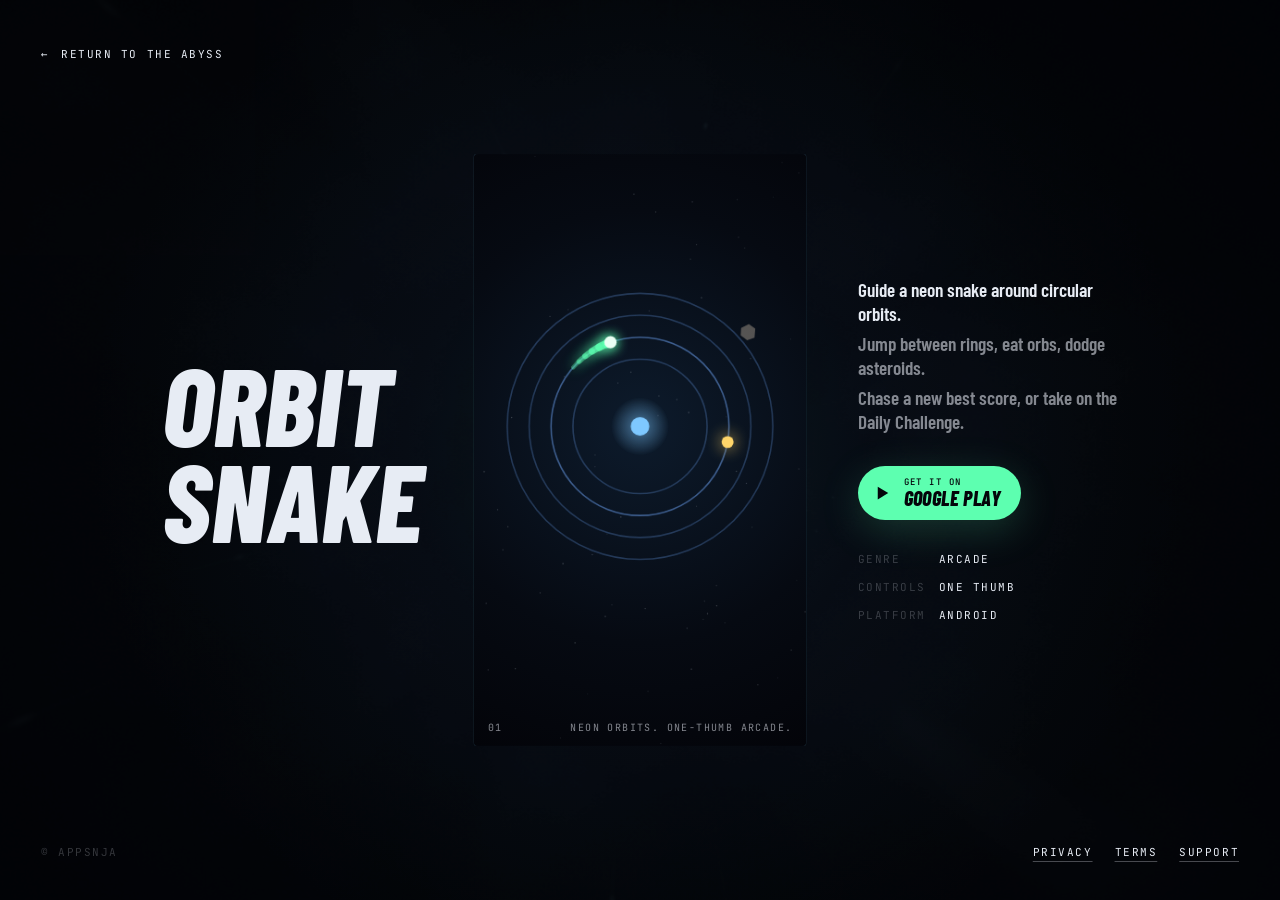
==== orbit-snake/index.html @ ba4dc66e "Publish site" ====
<!doctype html>
<html lang="en">
<head>
  <meta charset="utf-8">
  <meta name="viewport" content="width=device-width, initial-scale=1, viewport-fit=cover">
  <title>Orbit Snake &mdash; AppsNja</title>
  <meta name="description" content="Orbit Snake: guide a neon snake around circular orbits. Jump between rings, eat orbs, dodge asteroids.">
  <meta name="theme-color" content="#04050a">
  <meta property="og:title" content="Orbit Snake">
  <meta property="og:description" content="Neon orbits. One-thumb arcade.">
  <meta property="og:type" content="website">
  <link rel="icon" href="../assets/favicon.svg" type="image/svg+xml">
  <link rel="preload" href="../assets/fonts/BarlowCondensed-800i.woff2" as="font" type="font/woff2" crossorigin>
  <link rel="preload" href="../assets/fonts/JetBrainsMono.woff2" as="font" type="font/woff2" crossorigin>
  <link rel="stylesheet" href="../assets/css/style.css">
</head>
<body class="page-app" data-app="orbit-snake">
  <canvas id="abyss" class="abyss" aria-hidden="true"></canvas>
  <div class="veil" aria-hidden="true"></div>
  <div id="portal" class="portal is-active is-cover" aria-hidden="true"></div>

  <div class="cursor" aria-hidden="true">
    <span class="cursor__dot"></span>
    <span class="cursor__ring"><span class="cursor__label">Open</span></span>
  </div>

  <main id="app" class="view view--inner" aria-labelledby="app-title">
    <a id="back" class="back mono" href="../"><span class="back__arrow">&larr;</span> Return to the abyss</a>

    <div class="inner">
      <h1 id="app-title" class="inner__title">
        <span class="line"><span class="rise">Orbit</span></span>
        <span class="line"><span class="rise">Snake</span></span>
      </h1>

      <figure class="card rise-card">
        <canvas id="card-screen" class="card__screen" aria-hidden="true"></canvas>
        <figcaption class="card__cap mono"><span>01</span><span>Neon orbits. One-thumb arcade.</span></figcaption>
      </figure>

      <div class="inner__copy">
        <p class="rise-txt">Guide a neon snake around circular orbits.</p>
        <p class="rise-txt">Jump between rings, eat orbs, dodge asteroids.</p>
        <p class="rise-txt">Chase a new best score, or take on the Daily Challenge.</p>
        <a id="play-link" class="play rise-txt" href="#" target="_blank" rel="noopener">
          <svg class="play__icon" viewBox="0 0 24 24" aria-hidden="true"><path d="M5 3.5v17l14-8.5z"/></svg>
          <span class="play__text"><small>Get it on</small><b>Google Play</b></span>
        </a>
      </div>

      <dl class="inner__meta mono rise-txt">
        <div><dt>Genre</dt><dd>Arcade</dd></div>
        <div><dt>Controls</dt><dd>One thumb</dd></div>
        <div><dt>Platform</dt><dd>Android</dd></div>
      </dl>
    </div>

    <footer class="inner__foot mono">
      <span>&copy; AppsNja</span>
      <nav aria-label="Legal">
        <a href="privacy.html">Privacy</a>
        <a href="terms.html">Terms</a>
        <a href="mailto:support.appsnja@gmail.com">Support</a>
      </nav>
    </footer>
  </main>

  <script src="../assets/js/config.js"></script>
  <script src="../assets/js/orbit-render.js"></script>
  <script src="../assets/js/abyss.js"></script>
  <script src="../assets/js/cursor.js"></script>
  <script src="../assets/js/app-page.js"></script>
</body>
</html>
---- assets/css/style.css ----
@font-face { font-family: "Display"; src: url("../fonts/BarlowCondensed-800i.woff2") format("woff2"); font-weight: 800; font-style: italic; font-display: swap; }
@font-face { font-family: "Display"; src: url("../fonts/BarlowCondensed-600.woff2") format("woff2"); font-weight: 600; font-style: normal; font-display: swap; }
@font-face { font-family: "Mono"; src: url("../fonts/JetBrainsMono.woff2") format("woff2"); font-weight: 400 500; font-style: normal; font-display: swap; }

:root {
  --ink: #04050a;
  --text: #e7ecf4;
  --muted: rgba(231, 236, 244, .56);
  --faint: rgba(231, 236, 244, .22);
  --mint: #5dffb0;
  --core: #7ec8ff;
  --orb: #ffd56a;
  --ring: #5078b4;
  --pad: clamp(18px, 3.2vw, 44px);
  --ease: cubic-bezier(.76, 0, .24, 1);
  --ease-out: cubic-bezier(.16, 1, .3, 1);
}

*, *::before, *::after { box-sizing: border-box; }
html, body { height: 100%; }
html { color-scheme: dark; background: var(--ink); -webkit-text-size-adjust: 100%; }
body {
  margin: 0; overflow: hidden; color: var(--text); background: var(--ink);
  font-family: "Display", "Arial Narrow", sans-serif; font-weight: 600;
  -webkit-font-smoothing: antialiased; -moz-osx-font-smoothing: grayscale;
}
a { color: inherit; }
button { font: inherit; color: inherit; }
.mono { font-family: "Mono", ui-monospace, Menlo, monospace; font-size: 11px; letter-spacing: .14em; text-transform: uppercase; font-weight: 400; }
p { margin: 0; }

.abyss {
  position: fixed; inset: 0; width: 100%; height: 100%; display: block; z-index: 0;
  background:
    radial-gradient(circle at 50% 50%, #000 0 12%, transparent 46%),
    radial-gradient(ellipse at 50% 50%, #0d1219 0%, #070a10 45%, #020306 80%);
}
.veil {
  position: fixed; inset: 0; z-index: 1; pointer-events: none;
  background: radial-gradient(ellipse at center, transparent 40%, rgba(0, 0, 0, .55) 100%);
}

.view { position: fixed; inset: 0; z-index: 2; }
.view[hidden] { display: none; }

/* HUD */
.hud { position: absolute; left: var(--pad); right: var(--pad); display: flex; justify-content: space-between; align-items: flex-start; gap: 16px; }
.hud--top { top: var(--pad); }
.hud--bottom { bottom: var(--pad); align-items: flex-end; }
.brand { display: flex; flex-direction: column; text-decoration: none; line-height: 1.35; color: var(--text); font-weight: 500; }
.sr-only { position: absolute; width: 1px; height: 1px; padding: 0; margin: -1px; overflow: hidden; clip: rect(0 0 0 0); white-space: nowrap; border: 0; }
.tx { text-align: right; width: min(46ch, 46vw); display: flex; flex-direction: column; align-items: flex-end; gap: 8px; }
.tx__head { display: flex; gap: 10px; color: var(--faint); white-space: nowrap; }
.tx__label { color: var(--muted); }
.tx__meta { min-height: 1em; transition: opacity .4s; }
.tx__line { min-height: 3em; color: var(--text); text-transform: none; letter-spacing: .06em; font-size: 12px; line-height: 1.5; white-space: pre-wrap; transition: opacity .25s; text-shadow: 0 0 12px rgba(93, 255, 176, .25); }
.tx__line .p { color: var(--mint); }
.tx__line .g { color: var(--mint); opacity: .7; }
.tx__line .caret { display: inline-block; width: .6em; height: 1.05em; margin-left: 3px; vertical-align: -2px; background: var(--mint); animation: blink 1s steps(2, jump-none) infinite; }
.tx.is-glitch .tx__line { animation: txGlitch .12s steps(2, jump-none) infinite; }
@keyframes txGlitch { 0% { transform: translateX(0); opacity: 1; } 50% { transform: translateX(-3px) skewX(-8deg); opacity: .45; } 100% { transform: translateX(2px); opacity: .8; } }
.blink { color: var(--mint); animation: blink 2.4s steps(2, jump-none) infinite; }
@keyframes blink { 50% { opacity: .15; } }
.depth { color: var(--muted); }
.depth b { color: var(--text); font-weight: 500; font-variant-numeric: tabular-nums; }
.hint { color: var(--faint); }
.link { text-decoration: none; position: relative; color: var(--muted); transition: color .3s; }
.link::after { content: ""; position: absolute; left: 0; right: 0; bottom: -4px; height: 1px; background: currentColor; transform-origin: right; transform: scaleX(.35); transition: transform .5s var(--ease-out); }
.link:hover { color: var(--text); }
.link:hover::after { transform-origin: left; transform: scaleX(1); }

/* Hero */
.hero { position: absolute; left: var(--pad); bottom: calc(var(--pad) + 56px); max-width: min(720px, 80vw); }
.eyebrow { color: var(--muted); margin-bottom: 18px; }
.title {
  margin: 0; font-weight: 800; font-style: italic; text-transform: uppercase;
  font-size: clamp(72px, 13.5vw, 210px); line-height: .8; letter-spacing: -.01em;
  text-shadow: 0 0 60px rgba(126, 200, 255, .08);
}
.line { display: block; overflow: hidden; padding: .04em .08em .02em 0; margin-right: -.08em; }
.line > span { display: inline-block; }
.lede { margin-top: 22px; font-size: clamp(16px, 1.45vw, 20px); line-height: 1.3; letter-spacing: .01em; color: var(--muted); max-width: 30ch; }

/* Intro reveal */
.reveal { transition: transform 1.4s var(--ease-out) var(--d, 0s), opacity 1.4s var(--ease-out) var(--d, 0s), filter 1.4s var(--ease-out) var(--d, 0s); }
.is-intro .reveal { opacity: 0; transform: translateY(105%); filter: blur(6px); }
.is-intro .eyebrow.reveal, .is-intro .lede.reveal { transform: translateY(14px); }
.is-intro .hud, .is-intro .satellite { opacity: 0; }
.hud { transition: opacity 1.6s ease .9s; }

/* Satellite */
.satellites { position: absolute; inset: 0; pointer-events: none; z-index: 3; }
.satellites .satellite { pointer-events: auto; display: block; text-decoration: none; color: inherit; --accent: var(--mint); }
.satellite {
  --size: calc(clamp(118px, 12vw, 180px) * var(--sat-scale, 1));
  position: absolute; left: 0; top: 0; width: var(--size); height: var(--size);
  padding: 0; border: 0; background: none; cursor: pointer; border-radius: 50%;
  transform: translate3d(var(--x, 50vw), var(--y, 40vh), 0) translate(-50%, -50%);
  transition: opacity 2s ease 1.2s;
  -webkit-tap-highlight-color: transparent; z-index: 3;
}
.satellite:focus-visible { outline: 1px dashed var(--mint); outline-offset: 18px; }
.satellite__float {
  position: absolute; inset: 0; display: block;
  transform: translate3d(var(--px, 0px), var(--py, 0px), 0);
  animation: bob 7s ease-in-out infinite;
}
@keyframes bob { 0%, 100% { translate: 0 -5px; } 50% { translate: 0 6px; } }
.satellite__orbits { position: absolute; inset: -38%; width: 176%; height: 176%; overflow: visible; pointer-events: none; }
.orbit ellipse { fill: none; stroke: rgba(126, 200, 255, .32); stroke-width: .6; }
.orbit--b ellipse { stroke: rgba(93, 255, 176, .2); stroke-dasharray: 2 4; }
.orbit { transform-origin: 100px 100px; }
.orbit--a { animation: spinA 26s linear infinite; }
.orbit--b { animation: spinB 38s linear infinite; }
@keyframes spinA { from { transform: rotate(-18deg); } to { transform: rotate(342deg); } }
@keyframes spinB { from { transform: rotate(32deg); } to { transform: rotate(-328deg); } }
.moon { fill: var(--core); filter: drop-shadow(0 0 4px var(--core)); }
.moon--warm { fill: var(--orb); filter: drop-shadow(0 0 4px var(--orb)); }
.tick-ring { fill: none; stroke: rgba(231, 236, 244, .18); stroke-width: .5; stroke-dasharray: .6 3.2; transform-origin: 100px 100px; animation: spinA 60s linear infinite reverse; }
.satellite__body {
  position: absolute; inset: 0; border-radius: 50%; overflow: hidden; display: block;
  background: radial-gradient(circle at 35% 30%, #142033 0%, #070b14 55%, #020306 100%);
  box-shadow:
    inset 0 0 0 1px rgba(126, 200, 255, .28),
    inset -14px -18px 30px rgba(0, 0, 0, .7),
    inset 8px 10px 24px rgba(126, 200, 255, .08),
    0 0 40px rgba(93, 255, 176, .12),
    0 0 120px rgba(126, 200, 255, .10);
  transition: box-shadow .6s ease, transform .9s var(--ease-out);
}
.satellite__body::after {
  content: ""; position: absolute; inset: 0; border-radius: 50%;
  background: linear-gradient(140deg, rgba(255, 255, 255, .10), transparent 38%, transparent 70%, rgba(0, 0, 0, .45));
}
.satellite__screen { position: absolute; inset: 0; width: 100%; height: 100%; }
.satellite__label {
  position: absolute; left: 50%; top: calc(100% + 22px); transform: translateX(-50%);
  display: flex; flex-direction: column; align-items: center; gap: 6px; white-space: nowrap; color: var(--text);
}
.satellite__cta { color: var(--accent, var(--mint)); opacity: .75; transition: opacity .4s, letter-spacing .6s var(--ease-out); }
.satellite:hover .satellite__body, .satellite:focus-visible .satellite__body {
  transform: scale(1.06);
  box-shadow: inset 0 0 0 1px rgba(93, 255, 176, .55), inset -14px -18px 30px rgba(0, 0, 0, .6), 0 0 60px rgba(93, 255, 176, .25), 0 0 160px rgba(126, 200, 255, .18);
}
.satellite:hover .satellite__cta { opacity: 1; letter-spacing: .24em; }

/* Cursor */
.cursor { position: fixed; inset: 0; pointer-events: none; z-index: 50; display: none; }
.has-cursor .cursor { display: block; opacity: 0; transition: opacity .4s; }
.has-cursor.cursor-on .cursor { opacity: 1; }
.has-cursor, .has-cursor a, .has-cursor button { cursor: none; }
.cursor__dot, .cursor__ring { position: absolute; left: 0; top: 0; border-radius: 50%; will-change: transform; }
.cursor__dot { width: 5px; height: 5px; margin: -2.5px 0 0 -2.5px; background: var(--text); }
.cursor__ring {
  width: 38px; height: 38px; margin: -19px 0 0 -19px; border: 1px solid rgba(231, 236, 244, .35);
  display: grid; place-items: center; transition: width .5s var(--ease-out), height .5s var(--ease-out), margin .5s var(--ease-out), border-color .4s, background .4s;
}
.cursor__label { font: 500 9px/1 "Mono", monospace; letter-spacing: .16em; text-transform: uppercase; opacity: 0; transition: opacity .3s; color: var(--ink); }
.cursor.is-open .cursor__ring { width: 82px; height: 82px; margin: -41px 0 0 -41px; background: var(--mint); border-color: var(--mint); }
.cursor.is-open .cursor__label { opacity: 1; }
.cursor.is-link .cursor__ring { width: 54px; height: 54px; margin: -27px 0 0 -27px; border-color: rgba(231, 236, 244, .7); }

/* Portal */
.portal {
  position: fixed; inset: 0; z-index: 10; pointer-events: none;
  background: radial-gradient(circle at var(--cx, 50%) var(--cy, 50%), #0b1a24 0%, #050a12 30%, #020306 70%);
  clip-path: circle(0px at var(--cx, 50%) var(--cy, 50%));
  visibility: hidden;
}
.portal.is-active { visibility: visible; }
.portal.is-cover, .is-return .portal { visibility: visible; clip-path: none; }
.is-return .portal::before { opacity: 1; }
.portal::before {
  content: ""; position: absolute; inset: 0;
  background: radial-gradient(circle at var(--cx, 50%) var(--cy, 50%), rgba(93, 255, 176, .35), transparent 14%);
  opacity: 0; transition: opacity .9s ease;
}
.portal.is-active::before { opacity: 1; }
.portal.is-settled::before { opacity: .22; transition-duration: 1.6s; }

/* Inner */
.view--inner { z-index: 12; overflow-y: auto; overflow-x: hidden; -webkit-overflow-scrolling: touch; background: transparent; }
.back {
  position: fixed; top: var(--pad); left: var(--pad); z-index: 5; text-decoration: none; color: var(--text);
  display: inline-flex; gap: 12px; align-items: center; padding: 6px 0;
}
.back__arrow { display: inline-block; transition: transform .5s var(--ease-out); }
.back:hover .back__arrow { transform: translateX(-6px); }
.inner {
  min-height: 100%; display: grid; align-items: center; column-gap: clamp(24px, 4vw, 64px);
  grid-template-columns: 1fr minmax(240px, 26vw) 1fr;
  grid-template-areas: "title card copy" "title card meta";
  padding: calc(var(--pad) + 64px) var(--pad) calc(var(--pad) + 64px);
}
.inner__title {
  grid-area: title; justify-self: end; text-align: left; margin: 0; align-self: center;
  font-weight: 800; font-style: italic; text-transform: uppercase; font-size: clamp(64px, 8.6vw, 150px); line-height: .82;
}
.card {
  grid-area: card; margin: 0; position: relative; aspect-ratio: 9 / 16; width: 100%; max-height: 74vh; justify-self: center;
  border-radius: 4px; overflow: hidden;
  background: radial-gradient(circle at 50% 46%, #0d1b2c 0%, #060a12 60%, #030409 100%);
  box-shadow: 0 0 0 1px rgba(126, 200, 255, .16), 0 40px 120px rgba(0, 0, 0, .6), 0 0 120px rgba(93, 255, 176, .08);
}
.card__screen { position: absolute; inset: 0; width: 100%; height: 100%; }
.card__cap { position: absolute; left: 14px; right: 14px; bottom: 12px; display: flex; justify-content: space-between; color: var(--muted); font-size: 10px; }
.inner__copy { grid-area: copy; align-self: end; max-width: 30ch; display: flex; flex-direction: column; gap: 6px; font-size: clamp(17px, 1.5vw, 22px); line-height: 1.25; }
.inner__copy p:first-child { color: var(--text); }
.inner__copy p:not(:first-child) { color: var(--muted); }
.inner__meta { grid-area: meta; align-self: start; margin: 32px 0 0; display: grid; gap: 14px; }
.inner__meta div { display: flex; gap: 18px; }
.inner__meta dt { color: var(--faint); width: 9ch; }
.inner__meta dd { margin: 0; color: var(--text); }

.play {
  margin-top: 26px; align-self: flex-start; display: inline-flex; align-items: center; gap: 12px;
  padding: 11px 20px 11px 16px; border-radius: 999px; text-decoration: none; color: var(--ink);
  background: var(--mint); box-shadow: 0 0 0 0 rgba(93, 255, 176, .5), 0 10px 40px rgba(93, 255, 176, .18);
  transition: transform .5s var(--ease-out), box-shadow .5s var(--ease-out);
}
.play:hover { transform: translateY(-2px); box-shadow: 0 0 0 6px rgba(93, 255, 176, .12), 0 16px 50px rgba(93, 255, 176, .28); }
.play__icon { width: 18px; height: 18px; fill: currentColor; }
.play__text { display: flex; flex-direction: column; line-height: 1.05; }
.play__text small { font: 500 9px/1.2 "Mono", monospace; letter-spacing: .16em; text-transform: uppercase; }
.play__text b { font-weight: 800; font-style: italic; text-transform: uppercase; font-size: 20px; letter-spacing: .02em; }

.inner__foot {
  position: fixed; left: var(--pad); right: var(--pad); bottom: var(--pad); display: flex; justify-content: space-between; color: var(--faint); z-index: 5;
}
.inner__foot nav { display: flex; gap: 22px; }
.inner__foot a { color: var(--text); text-decoration: underline; text-decoration-color: rgba(231, 236, 244, .3); text-underline-offset: 5px; transition: color .3s, text-decoration-color .3s; }
.inner__foot a:hover { text-decoration-color: currentColor; }
.inner__foot a:hover { color: var(--mint); }

/* Inner reveal states */
.rise, .rise-txt, .rise-card { transition: transform 1.2s var(--ease-out), opacity 1.2s var(--ease-out), clip-path 1.4s var(--ease); }
.rise { display: inline-block; }
.view--inner:not(.is-in) .rise { transform: translateY(110%) skewY(6deg); }
.view--inner:not(.is-in) .rise-txt { opacity: 0; transform: translateY(18px); }
.view--inner:not(.is-in) .rise-card { clip-path: inset(50% 0 50% 0); transform: scale(1.08); }
.view--inner:not(.is-in) .back, .view--inner:not(.is-in) .inner__foot { opacity: 0; }
.view--inner .back, .view--inner .inner__foot { transition: opacity .8s ease .6s; }
.view--inner.is-in .rise-card { clip-path: inset(0 0 0 0); transition-delay: .1s; }
.view--inner.is-in .line:nth-child(1) .rise { transition-delay: .25s; }
.view--inner.is-in .line:nth-child(2) .rise { transition-delay: .35s; }
.view--inner.is-in .rise-txt:nth-child(1) { transition-delay: .55s; }
.view--inner.is-in .rise-txt:nth-child(2) { transition-delay: .65s; }
.view--inner.is-in .rise-txt:nth-child(3) { transition-delay: .75s; }
.view--inner.is-in .rise-txt:nth-child(4) { transition-delay: .9s; }
.view--inner.is-in .inner__meta.rise-txt { transition-delay: 1s; }

.view--landing { transition: opacity .9s ease, transform 1.4s var(--ease), filter 1.2s ease; }
.is-diving .view--landing { opacity: 0; transform: scale(1.12); filter: blur(8px); }
.is-diving .view--landing .satellite { opacity: 1; }

/* Mobile */
@media (max-width: 820px) {
  .hero { bottom: calc(var(--pad) + 44px); right: var(--pad); max-width: none; }
  .title { font-size: clamp(76px, 25vw, 140px); }
  .lede { font-size: 15px; }
  .tx { width: 62vw; gap: 6px; }
  .tx__head { font-size: 9px; gap: 7px; }
  .tx__line { font-size: 10px; letter-spacing: .04em; }
  .hint { display: none; }
  .satellite { --size: calc(clamp(96px, 27vw, 128px) * var(--sat-scale, 1)); }
  .satellite__label { top: calc(100% + 16px); font-size: 10px; }
  .inner {
    grid-template-columns: 1fr; grid-template-areas: "title" "card" "copy" "meta";
    row-gap: 28px; align-items: start; padding-top: calc(var(--pad) + 60px); padding-bottom: calc(var(--pad) + 70px);
  }
  .inner__title { justify-self: start; font-size: clamp(64px, 21vw, 110px); }
  .card { width: 100%; max-width: 420px; aspect-ratio: 4 / 5; max-height: none; justify-self: start; }
  .inner__copy { max-width: 34ch; }
  .inner__meta { margin-top: 0; }
  .inner__foot { position: static; padding: 0 0 calc(var(--pad) + env(safe-area-inset-bottom)); margin: 0 var(--pad); }
  .back { background: linear-gradient(rgba(4, 5, 10, .85), rgba(4, 5, 10, 0)); left: 0; right: 0; top: 0; padding: var(--pad); padding-bottom: 28px; }
}
@media (max-height: 560px) and (min-width: 821px) {
  .title { font-size: clamp(60px, 18vh, 140px); }
}

@media (prefers-reduced-motion: reduce) {
  *, *::before, *::after { animation: none !important; }
  .reveal, .rise, .rise-txt, .rise-card, .view--landing, .hud, .satellite { transition-duration: .01s !important; transition-delay: 0s !important; }
  .is-intro .reveal { transform: none; filter: none; }
}

a:focus-visible, .play:focus-visible { outline: 1px solid rgba(93, 255, 176, .55); outline-offset: 6px; border-radius: 2px; }
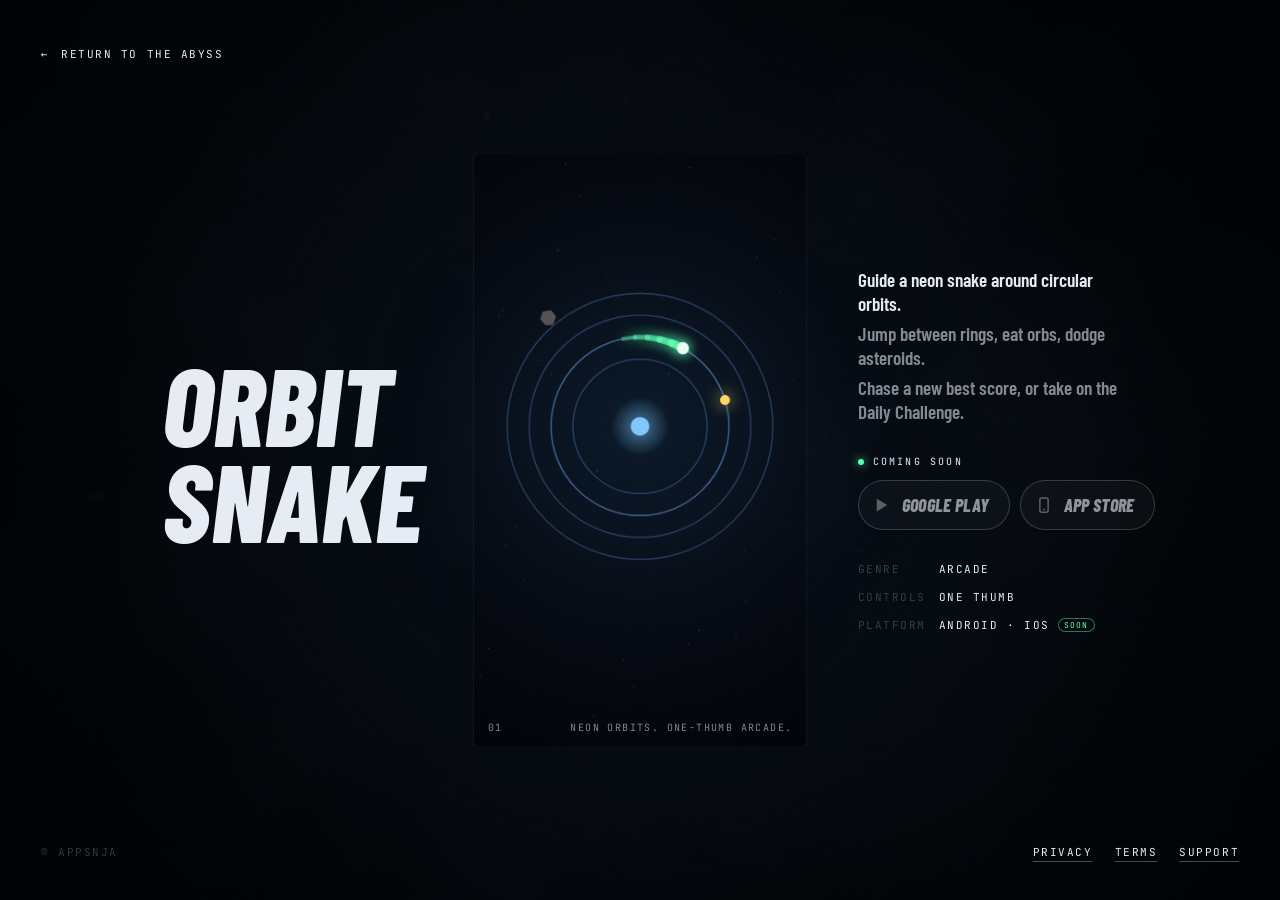
==== commit 9dd0fae8: "Orbit Snake: coming soon store badges" ====
--- a/orbit-snake/index.html
+++ b/orbit-snake/index.html
@@ -42,16 +42,25 @@
         <p class="rise-txt">Guide a neon snake around circular orbits.</p>
         <p class="rise-txt">Jump between rings, eat orbs, dodge asteroids.</p>
         <p class="rise-txt">Chase a new best score, or take on the Daily Challenge.</p>
-        <a id="play-link" class="play rise-txt" href="#" target="_blank" rel="noopener">
-          <svg class="play__icon" viewBox="0 0 24 24" aria-hidden="true"><path d="M5 3.5v17l14-8.5z"/></svg>
-          <span class="play__text"><small>Get it on</small><b>Google Play</b></span>
-        </a>
+        <div class="stores rise-txt">
+          <p class="stores__soon mono" id="stores-soon"><span class="stores__dot" aria-hidden="true"></span>Coming soon</p>
+          <div class="stores__row">
+            <a class="play is-soon" data-store="playStoreUrl" data-lead="Get it on" aria-disabled="true">
+              <svg class="play__icon" viewBox="0 0 24 24" aria-hidden="true"><path d="M5 3.5v17l14-8.5z"/></svg>
+              <span class="play__text"><small></small><b>Google Play</b></span>
+            </a>
+            <a class="play is-soon" data-store="appStoreUrl" data-lead="Download on the" aria-disabled="true">
+              <svg class="play__icon" viewBox="0 0 24 24" aria-hidden="true"><rect x="6.5" y="2.5" width="11" height="19" rx="2.6" fill="none" stroke="currentColor" stroke-width="2"/><circle cx="12" cy="18" r="1.2"/></svg>
+              <span class="play__text"><small></small><b>App Store</b></span>
+            </a>
+          </div>
+        </div>
       </div>
 
       <dl class="inner__meta mono rise-txt">
         <div><dt>Genre</dt><dd>Arcade</dd></div>
         <div><dt>Controls</dt><dd>One thumb</dd></div>
-        <div><dt>Platform</dt><dd>Android</dd></div>
+        <div><dt>Platform</dt><dd>Android &middot; iOS<span class="soon-tag" data-soon-for="appStoreUrl">Soon</span></dd></div>
       </dl>
     </div>
 
--- a/assets/css/style.css
+++ b/assets/css/style.css
@@ -204,7 +204,7 @@
 }
 .card__screen { position: absolute; inset: 0; width: 100%; height: 100%; }
 .card__cap { position: absolute; left: 14px; right: 14px; bottom: 12px; display: flex; justify-content: space-between; color: var(--muted); font-size: 10px; }
-.inner__copy { grid-area: copy; align-self: end; max-width: 30ch; display: flex; flex-direction: column; gap: 6px; font-size: clamp(17px, 1.5vw, 22px); line-height: 1.25; }
+.inner__copy { grid-area: copy; align-self: end; max-width: 30ch; min-width: 0; display: flex; flex-direction: column; gap: 6px; font-size: clamp(17px, 1.5vw, 22px); line-height: 1.25; }
 .inner__copy p:first-child { color: var(--text); }
 .inner__copy p:not(:first-child) { color: var(--muted); }
 .inner__meta { grid-area: meta; align-self: start; margin: 32px 0 0; display: grid; gap: 14px; }
@@ -212,17 +212,30 @@
 .inner__meta dt { color: var(--faint); width: 9ch; }
 .inner__meta dd { margin: 0; color: var(--text); }
 
+.inner__copy .stores { width: max-content; max-width: min(92vw, 420px); }
+.stores { margin-top: 26px; display: flex; flex-direction: column; align-items: flex-start; gap: 12px; }
+.stores__soon { display: inline-flex; align-items: center; gap: 9px; color: var(--mint); font-size: 10px; letter-spacing: .22em; }
+.stores__soon[hidden] { display: none; }
+.stores__dot { width: 6px; height: 6px; border-radius: 50%; background: var(--mint); box-shadow: 0 0 10px var(--mint); animation: blink 2.4s steps(2, jump-none) infinite; }
+.stores__row { display: flex; flex-wrap: wrap; gap: 10px; }
 .play {
-  margin-top: 26px; align-self: flex-start; display: inline-flex; align-items: center; gap: 12px;
-  padding: 11px 20px 11px 16px; border-radius: 999px; text-decoration: none; color: var(--ink);
+  display: inline-flex; align-items: center; gap: 11px; min-height: 50px;
+  padding: 10px 20px 10px 15px; border-radius: 999px; text-decoration: none; color: var(--ink);
   background: var(--mint); box-shadow: 0 0 0 0 rgba(93, 255, 176, .5), 0 10px 40px rgba(93, 255, 176, .18);
   transition: transform .5s var(--ease-out), box-shadow .5s var(--ease-out);
 }
 .play:hover { transform: translateY(-2px); box-shadow: 0 0 0 6px rgba(93, 255, 176, .12), 0 16px 50px rgba(93, 255, 176, .28); }
-.play__icon { width: 18px; height: 18px; fill: currentColor; }
-.play__text { display: flex; flex-direction: column; line-height: 1.05; }
+.play__icon { width: 18px; height: 18px; fill: currentColor; flex: none; }
+.play__text { display: flex; flex-direction: column; justify-content: center; line-height: 1.05; }
 .play__text small { font: 500 9px/1.2 "Mono", monospace; letter-spacing: .16em; text-transform: uppercase; }
-.play__text b { font-weight: 800; font-style: italic; text-transform: uppercase; font-size: 20px; letter-spacing: .02em; }
+.play__text small:empty { display: none; }
+.play__text b { font-weight: 800; font-style: italic; text-transform: uppercase; font-size: 18px; letter-spacing: .02em; white-space: nowrap; }
+.play.is-soon {
+  color: rgba(231, 236, 244, .6); background: rgba(231, 236, 244, .03); cursor: default; pointer-events: none;
+  box-shadow: inset 0 0 0 1px rgba(231, 236, 244, .2);
+}
+.play.is-soon .play__icon { opacity: .6; }
+.soon-tag { margin-left: 8px; padding: 2px 6px; border-radius: 999px; font-size: 8px; letter-spacing: .16em; color: var(--mint); box-shadow: inset 0 0 0 1px rgba(93, 255, 176, .45); vertical-align: 1px; }
 
 .inner__foot {
   position: fixed; left: var(--pad); right: var(--pad); bottom: var(--pad); display: flex; justify-content: space-between; color: var(--faint); z-index: 5;
@@ -271,6 +284,11 @@
   .inner__title { justify-self: start; font-size: clamp(64px, 21vw, 110px); }
   .card { width: 100%; max-width: 420px; aspect-ratio: 4 / 5; max-height: none; justify-self: start; }
   .inner__copy { max-width: 34ch; }
+  .inner__copy .stores { width: auto; max-width: none; }
+  .inner__copy:has(.stores) { max-width: none; }
+  .inner__copy p { max-width: 34ch; }
+  .stores__row { flex-wrap: nowrap; width: 100%; }
+  .stores__row .play { flex: 1 1 0; justify-content: center; padding: 10px 14px; min-width: 0; }
   .inner__meta { margin-top: 0; }
   .inner__foot { position: static; padding: 0 0 calc(var(--pad) + env(safe-area-inset-bottom)); margin: 0 var(--pad); }
   .back { background: linear-gradient(rgba(4, 5, 10, .85), rgba(4, 5, 10, 0)); left: 0; right: 0; top: 0; padding: var(--pad); padding-bottom: 28px; }
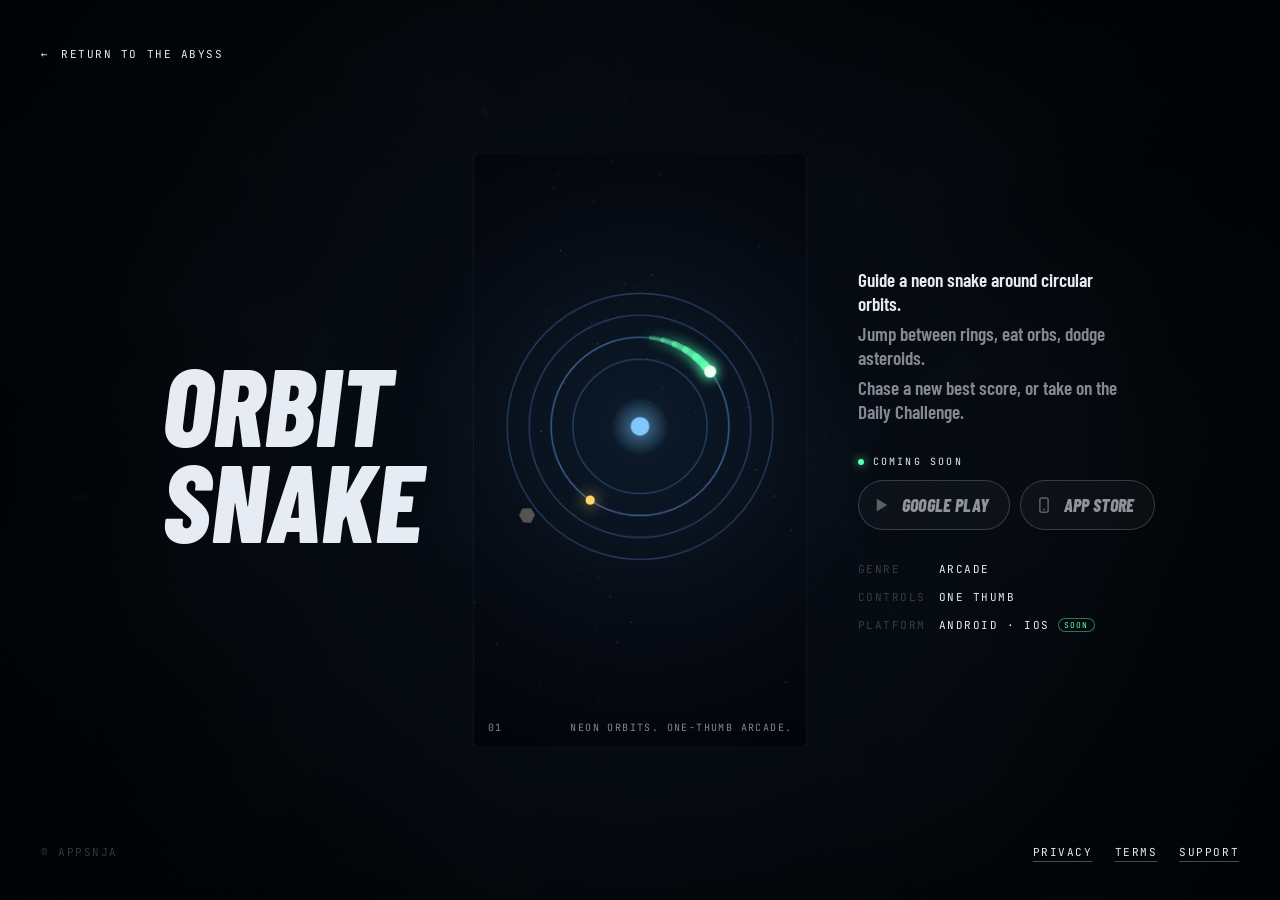
==== commit ccf81a2e: "Add search metadata for every page Give each page its own title, a 150–160 character description, a " ====
--- a/orbit-snake/index.html
+++ b/orbit-snake/index.html
@@ -3,13 +3,43 @@
 <head>
   <meta charset="utf-8">
   <meta name="viewport" content="width=device-width, initial-scale=1, viewport-fit=cover">
-  <title>Orbit Snake &mdash; AppsNja</title>
-  <meta name="description" content="Orbit Snake: guide a neon snake around circular orbits. Jump between rings, eat orbs, dodge asteroids.">
+  <title>Orbit Snake — AppsNja</title>
+  <meta name="description" content="Orbit Snake — guide a neon snake around circular orbits, jump rings, eat orbs, dodge asteroids. A one-thumb arcade game coming soon to Android and iOS.">
   <meta name="theme-color" content="#04050a">
-  <meta property="og:title" content="Orbit Snake">
-  <meta property="og:description" content="Neon orbits. One-thumb arcade.">
+  <link rel="canonical" href="https://supportappsnja.github.io/orbit-snake/">
+  <meta property="og:title" content="Orbit Snake — AppsNja">
+  <meta property="og:description" content="Orbit Snake — guide a neon snake around circular orbits, jump rings, eat orbs, dodge asteroids. A one-thumb arcade game coming soon to Android and iOS.">
   <meta property="og:type" content="website">
+  <meta property="og:url" content="https://supportappsnja.github.io/orbit-snake/">
+  <meta property="og:image" content="https://supportappsnja.github.io/assets/og/orbit-snake.png">
+  <meta property="og:image:width" content="1200">
+  <meta property="og:image:height" content="630">
+  <meta property="og:image:alt" content="Orbit Snake. A neon snake on circular orbits, deep in the dark.">
+  <meta name="twitter:card" content="summary_large_image">
+  <meta name="twitter:title" content="Orbit Snake — AppsNja">
+  <meta name="twitter:description" content="Orbit Snake — guide a neon snake around circular orbits, jump rings, eat orbs, dodge asteroids. A one-thumb arcade game coming soon to Android and iOS.">
+  <meta name="twitter:image" content="https://supportappsnja.github.io/assets/og/orbit-snake.png">
+  <meta name="twitter:image:alt" content="Orbit Snake. A neon snake on circular orbits, deep in the dark.">
   <link rel="icon" href="../assets/favicon.svg" type="image/svg+xml">
+  <link rel="apple-touch-icon" href="../assets/icons/apple-touch-icon.png">
+  <link rel="manifest" href="../site.webmanifest">
+  <script type="application/ld+json">
+  {
+    "@context": "https://schema.org",
+    "@type": ["MobileApplication", "VideoGame"],
+    "name": "Orbit Snake",
+    "description": "Orbit Snake — guide a neon snake around circular orbits, jump rings, eat orbs, dodge asteroids. A one-thumb arcade game coming soon to Android and iOS.",
+    "operatingSystem": "Android, iOS",
+    "applicationCategory": "GameApplication",
+    "url": "https://supportappsnja.github.io/orbit-snake/",
+    "image": "https://supportappsnja.github.io/assets/og/orbit-snake.png",
+    "author": {
+      "@type": "Organization",
+      "name": "AppsNja",
+      "url": "https://supportappsnja.github.io/"
+    }
+  }
+  </script>
   <link rel="preload" href="../assets/fonts/BarlowCondensed-800i.woff2" as="font" type="font/woff2" crossorigin>
   <link rel="preload" href="../assets/fonts/JetBrainsMono.woff2" as="font" type="font/woff2" crossorigin>
   <link rel="stylesheet" href="../assets/css/style.css">
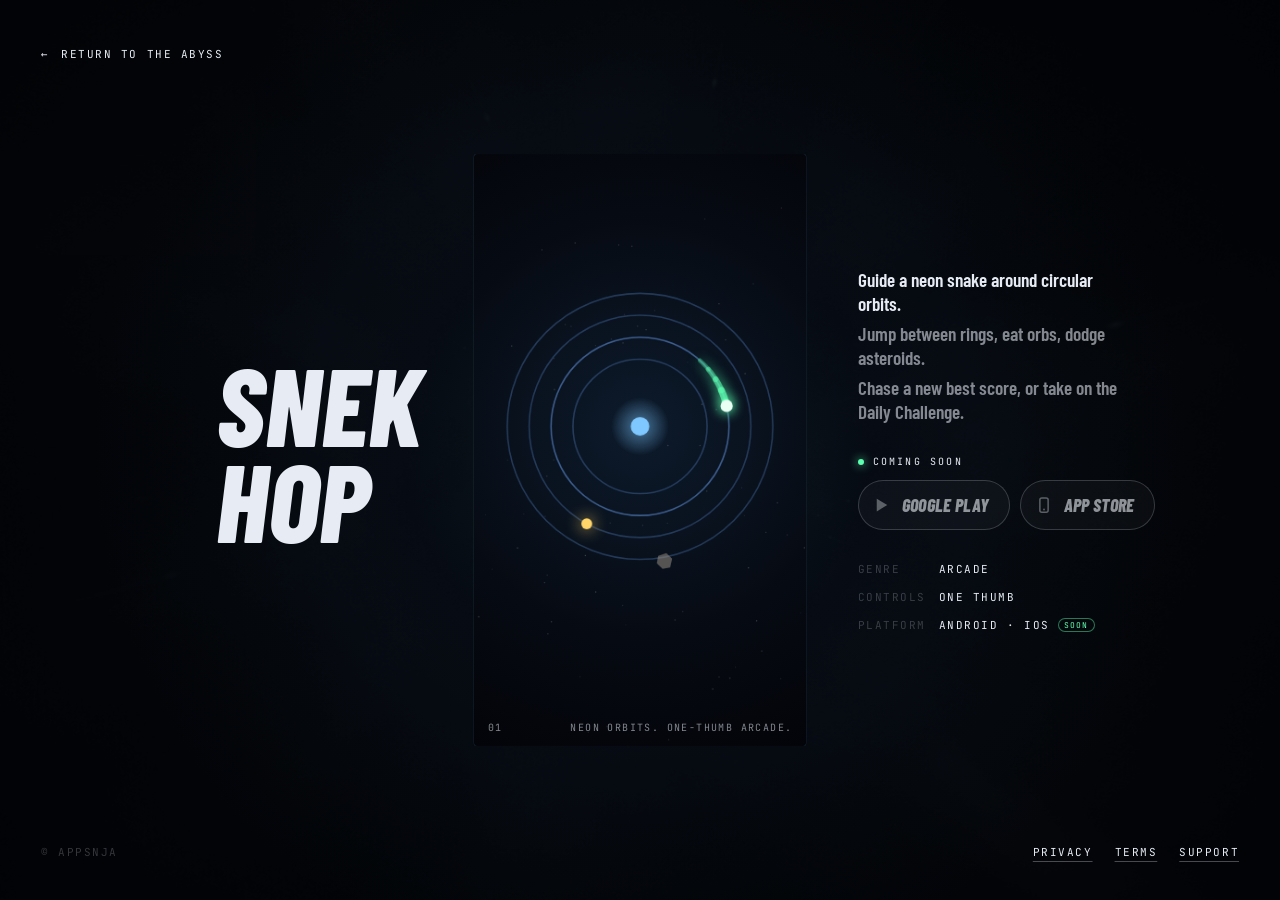
==== commit a31829d2: "Rename Orbit Snake to Snek Hop" ====
--- a/orbit-snake/index.html
+++ b/orbit-snake/index.html
@@ -2,112 +2,13 @@
 <html lang="en">
 <head>
   <meta charset="utf-8">
-  <meta name="viewport" content="width=device-width, initial-scale=1, viewport-fit=cover">
-  <title>Orbit Snake — AppsNja</title>
-  <meta name="description" content="Orbit Snake — guide a neon snake around circular orbits, jump rings, eat orbs, dodge asteroids. A one-thumb arcade game coming soon to Android and iOS.">
-  <meta name="theme-color" content="#04050a">
-  <link rel="canonical" href="https://supportappsnja.github.io/orbit-snake/">
-  <meta property="og:title" content="Orbit Snake — AppsNja">
-  <meta property="og:description" content="Orbit Snake — guide a neon snake around circular orbits, jump rings, eat orbs, dodge asteroids. A one-thumb arcade game coming soon to Android and iOS.">
-  <meta property="og:type" content="website">
-  <meta property="og:url" content="https://supportappsnja.github.io/orbit-snake/">
-  <meta property="og:image" content="https://supportappsnja.github.io/assets/og/orbit-snake.png">
-  <meta property="og:image:width" content="1200">
-  <meta property="og:image:height" content="630">
-  <meta property="og:image:alt" content="Orbit Snake. A neon snake on circular orbits, deep in the dark.">
-  <meta name="twitter:card" content="summary_large_image">
-  <meta name="twitter:title" content="Orbit Snake — AppsNja">
-  <meta name="twitter:description" content="Orbit Snake — guide a neon snake around circular orbits, jump rings, eat orbs, dodge asteroids. A one-thumb arcade game coming soon to Android and iOS.">
-  <meta name="twitter:image" content="https://supportappsnja.github.io/assets/og/orbit-snake.png">
-  <meta name="twitter:image:alt" content="Orbit Snake. A neon snake on circular orbits, deep in the dark.">
-  <link rel="icon" href="../assets/favicon.svg" type="image/svg+xml">
-  <link rel="apple-touch-icon" href="../assets/icons/apple-touch-icon.png">
-  <link rel="manifest" href="../site.webmanifest">
-  <script type="application/ld+json">
-  {
-    "@context": "https://schema.org",
-    "@type": ["MobileApplication", "VideoGame"],
-    "name": "Orbit Snake",
-    "description": "Orbit Snake — guide a neon snake around circular orbits, jump rings, eat orbs, dodge asteroids. A one-thumb arcade game coming soon to Android and iOS.",
-    "operatingSystem": "Android, iOS",
-    "applicationCategory": "GameApplication",
-    "url": "https://supportappsnja.github.io/orbit-snake/",
-    "image": "https://supportappsnja.github.io/assets/og/orbit-snake.png",
-    "author": {
-      "@type": "Organization",
-      "name": "AppsNja",
-      "url": "https://supportappsnja.github.io/"
-    }
-  }
-  </script>
-  <link rel="preload" href="../assets/fonts/BarlowCondensed-800i.woff2" as="font" type="font/woff2" crossorigin>
-  <link rel="preload" href="../assets/fonts/JetBrainsMono.woff2" as="font" type="font/woff2" crossorigin>
-  <link rel="stylesheet" href="../assets/css/style.css">
+  <title>Snek Hop</title>
+  <meta name="robots" content="noindex">
+  <link rel="canonical" href="https://supportappsnja.github.io/snek-hop/">
+  <meta http-equiv="refresh" content="0; url=../snek-hop/">
+  <script>location.replace('../snek-hop/' + location.hash);</script>
 </head>
-<body class="page-app" data-app="orbit-snake">
-  <canvas id="abyss" class="abyss" aria-hidden="true"></canvas>
-  <div class="veil" aria-hidden="true"></div>
-  <div id="portal" class="portal is-active is-cover" aria-hidden="true"></div>
-
-  <div class="cursor" aria-hidden="true">
-    <span class="cursor__dot"></span>
-    <span class="cursor__ring"><span class="cursor__label">Open</span></span>
-  </div>
-
-  <main id="app" class="view view--inner" aria-labelledby="app-title">
-    <a id="back" class="back mono" href="../"><span class="back__arrow">&larr;</span> Return to the abyss</a>
-
-    <div class="inner">
-      <h1 id="app-title" class="inner__title">
-        <span class="line"><span class="rise">Orbit</span></span>
-        <span class="line"><span class="rise">Snake</span></span>
-      </h1>
-
-      <figure class="card rise-card">
-        <canvas id="card-screen" class="card__screen" aria-hidden="true"></canvas>
-        <figcaption class="card__cap mono"><span>01</span><span>Neon orbits. One-thumb arcade.</span></figcaption>
-      </figure>
-
-      <div class="inner__copy">
-        <p class="rise-txt">Guide a neon snake around circular orbits.</p>
-        <p class="rise-txt">Jump between rings, eat orbs, dodge asteroids.</p>
-        <p class="rise-txt">Chase a new best score, or take on the Daily Challenge.</p>
-        <div class="stores rise-txt">
-          <p class="stores__soon mono" id="stores-soon"><span class="stores__dot" aria-hidden="true"></span>Coming soon</p>
-          <div class="stores__row">
-            <a class="play is-soon" data-store="playStoreUrl" data-lead="Get it on" aria-disabled="true">
-              <svg class="play__icon" viewBox="0 0 24 24" aria-hidden="true"><path d="M5 3.5v17l14-8.5z"/></svg>
-              <span class="play__text"><small></small><b>Google Play</b></span>
-            </a>
-            <a class="play is-soon" data-store="appStoreUrl" data-lead="Download on the" aria-disabled="true">
-              <svg class="play__icon" viewBox="0 0 24 24" aria-hidden="true"><rect x="6.5" y="2.5" width="11" height="19" rx="2.6" fill="none" stroke="currentColor" stroke-width="2"/><circle cx="12" cy="18" r="1.2"/></svg>
-              <span class="play__text"><small></small><b>App Store</b></span>
-            </a>
-          </div>
-        </div>
-      </div>
-
-      <dl class="inner__meta mono rise-txt">
-        <div><dt>Genre</dt><dd>Arcade</dd></div>
-        <div><dt>Controls</dt><dd>One thumb</dd></div>
-        <div><dt>Platform</dt><dd>Android &middot; iOS<span class="soon-tag" data-soon-for="appStoreUrl">Soon</span></dd></div>
-      </dl>
-    </div>
-
-    <footer class="inner__foot mono">
-      <span>&copy; AppsNja</span>
-      <nav aria-label="Legal">
-        <a href="privacy.html">Privacy</a>
-        <a href="terms.html">Terms</a>
-        <a href="mailto:support.appsnja@gmail.com">Support</a>
-      </nav>
-    </footer>
-  </main>
-
-  <script src="../assets/js/config.js"></script>
-  <script src="../assets/js/orbit-render.js"></script>
-  <script src="../assets/js/abyss.js"></script>
-  <script src="../assets/js/cursor.js"></script>
-  <script src="../assets/js/app-page.js"></script>
+<body>
+  <p>Orbit Snake is now Snek Hop. This page has moved to <a href="../snek-hop/">supportappsnja.github.io/snek-hop/</a>.</p>
 </body>
 </html>
